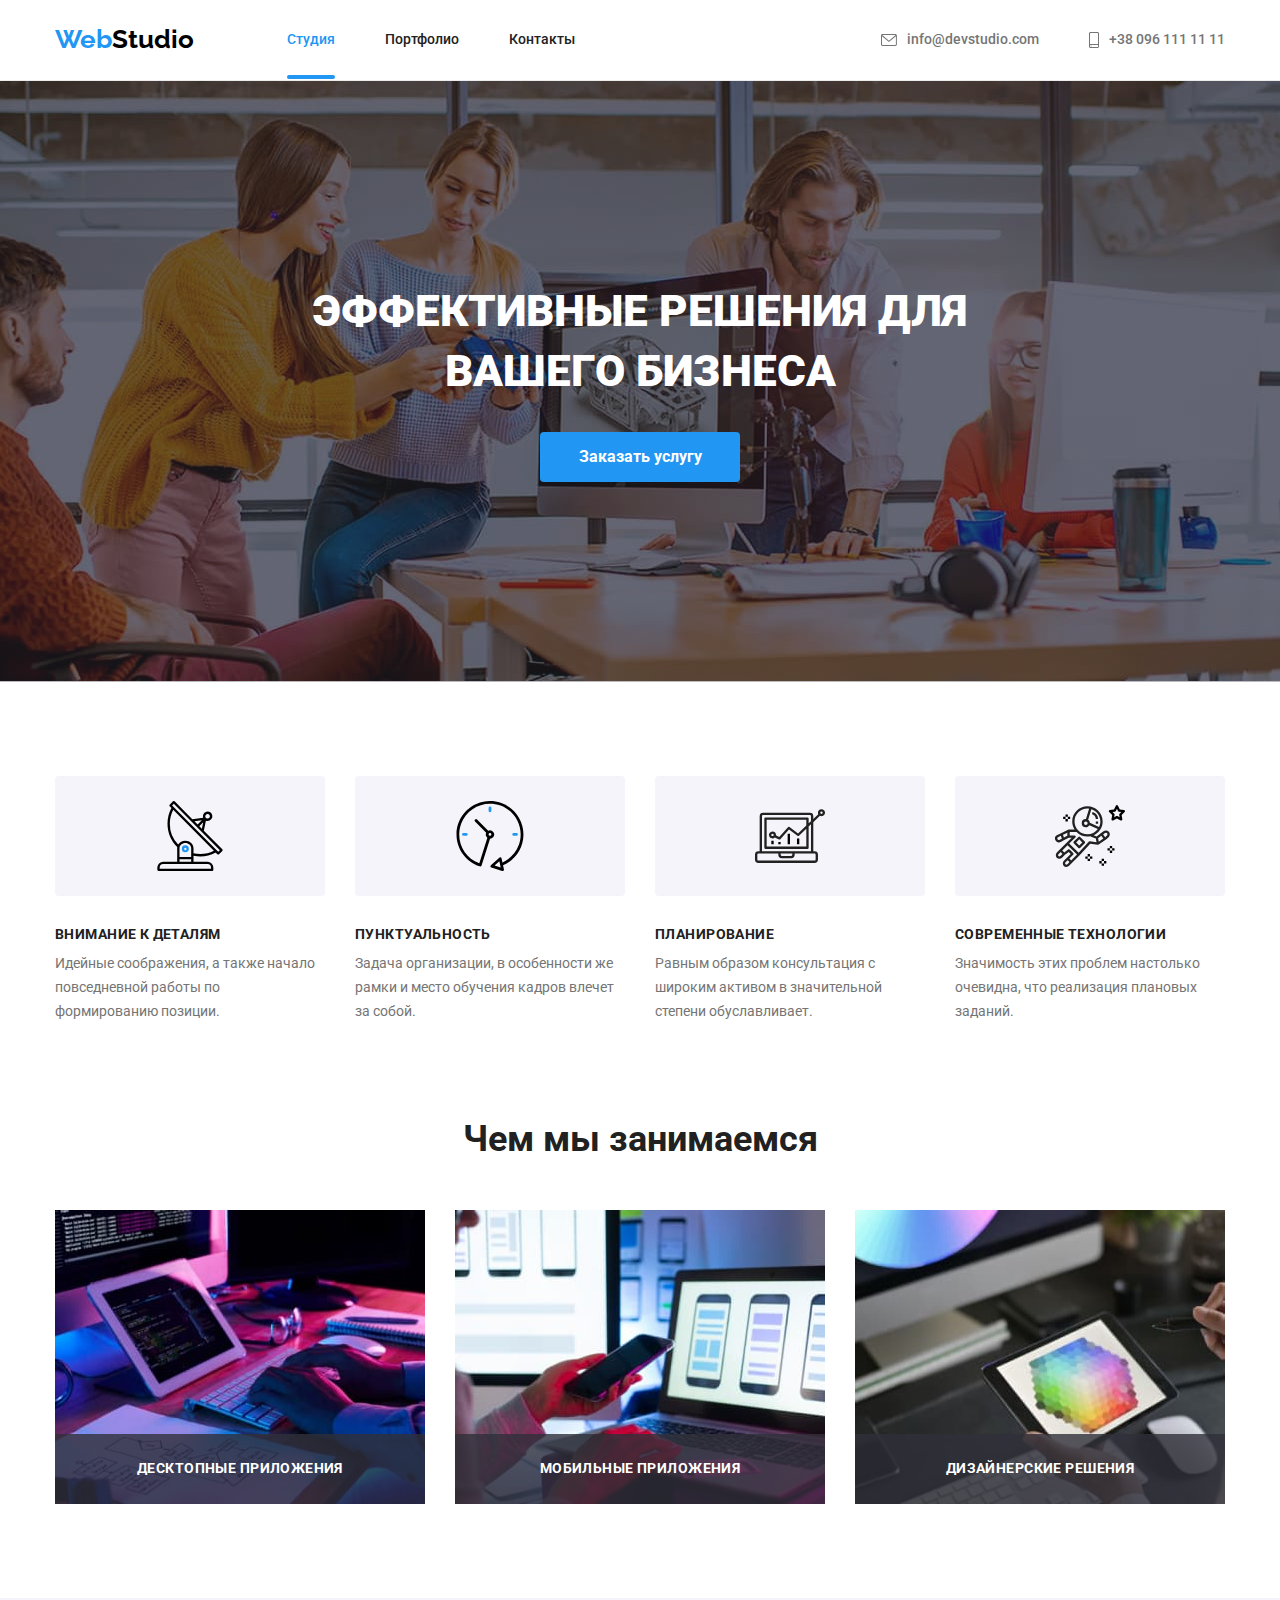
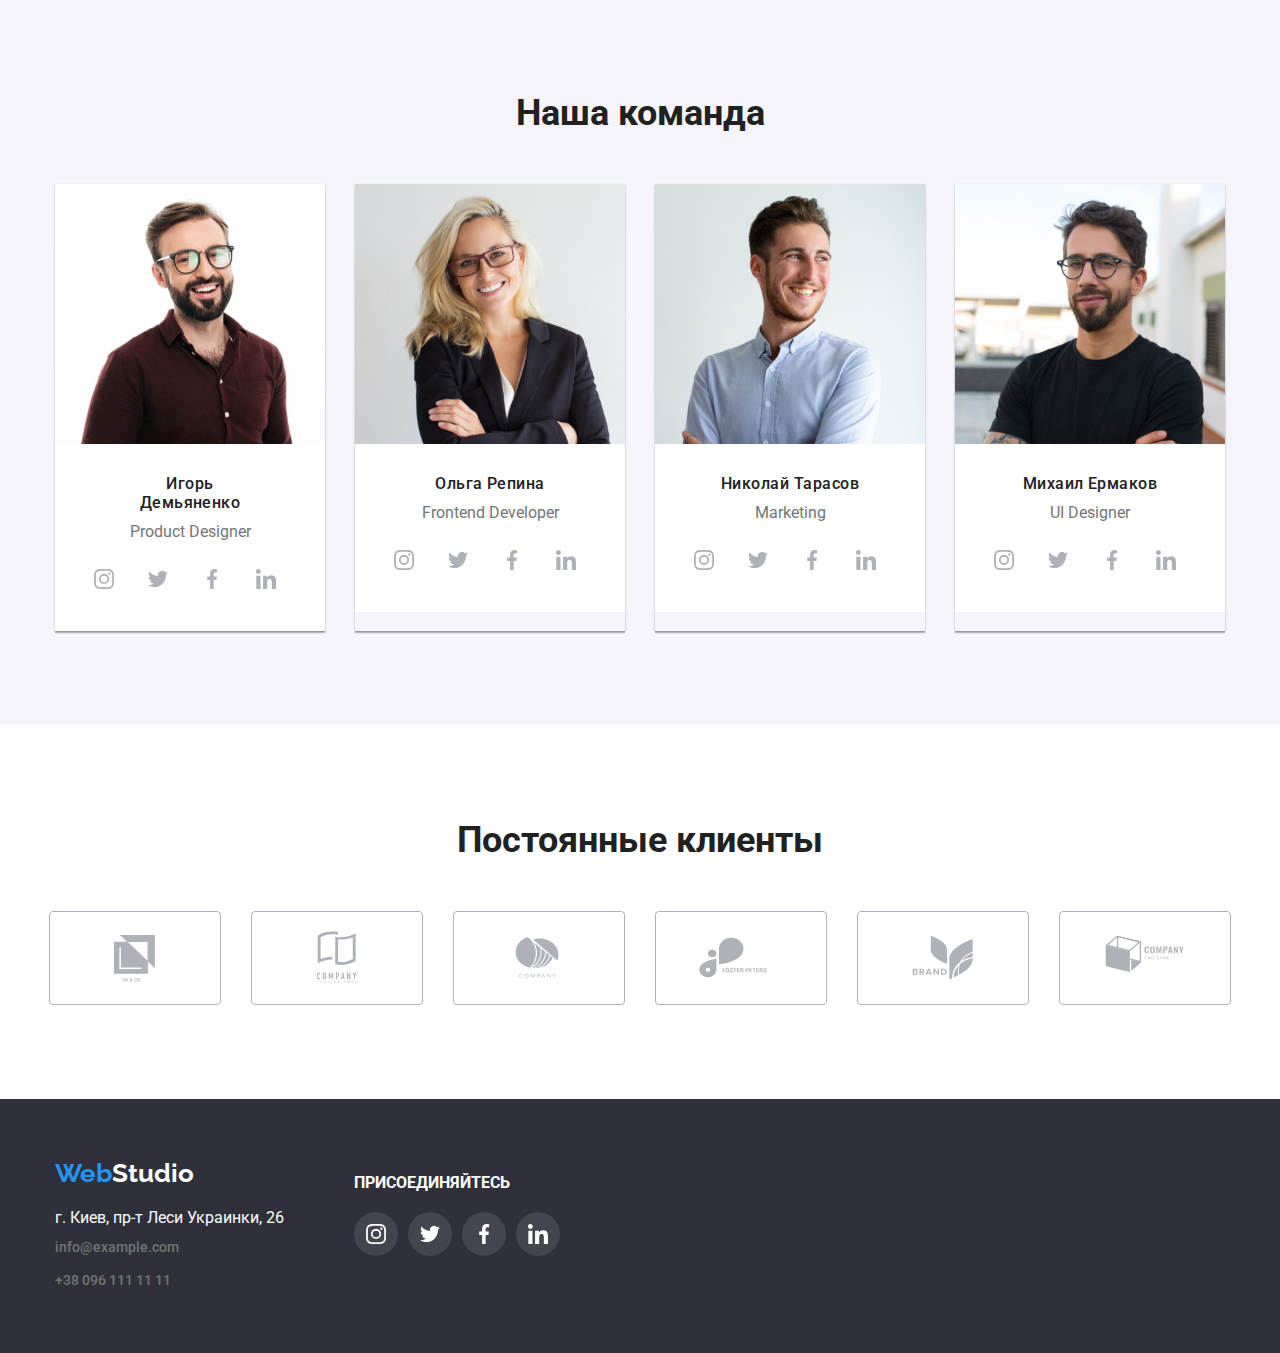
==== index.html @ 62e399a4 "forma bez ikonok" ====
<!DOCTYPE html>
<html lang="ru">
<head>
    <meta charset="UTF-8">
    <meta http-equiv="X-UA-Compatible" content="IE=edge">
    <meta name="viewport" content="width=device-width, initial-scale=1.0">
    <title>WebStudio</title>
    <link rel="preconnect" href="https://fonts.gstatic.com">
    <link href="https://fonts.googleapis.com/css2?family=Raleway:wght@700&family=Roboto:wght@400;500;700;900&display=swap"
        rel="stylesheet">
    <link rel="stylesheet" href="https://cdnjs.cloudflare.com/ajax/libs/modern-normalize/1.0.0/modern-normalize.min.css">
    <link rel="stylesheet" href="./css/style.css">
</head>
<body>
    <!-- Шапка сайта -->
    <header class="page-header">
        <div class="container flex">
            <a class="logo" href="./index.html" lang="en">Web<span>Studio</span></a>
            <nav class="main-nav">
                <ul class="list site-nav flex">
                    <li class="item"><a class="link current" href="./index.html">Студия</a></li>
                    <li class="item"><a class="link" href="./portfolio.html">Портфолио</a></li>
                    <li class="item"><a class="link" href="">Контакты</a></li>
                </ul>
                
            </nav>
            <ul class="list contact-nav flex">
                <li class="item">
                    <a class="link link-contact" href="mailto:info@devstudio.com">
                        <svg class="contact-icon" width="16px" height="12px">
                            <use href="./images/icons.svg#icon-envelope"></use>
                        </svg>
                        info@devstudio.com
                    </a>
                </li>
                <li class="item">
                    <a class="link link-contact" href="tel:+380961111111">
                        <svg class="contact-icon" width="10px" height="16px">
                            <use href="./images/icons.svg#icon-smartphone"></use>
                        </svg>
                        +38 096 111 11 11
                    </a>
                </li>
            </ul>
        </div>
    </header>
    <!-- главная страница -->
    <main>
        <!-- Hero -->
        <section class="section hero-section hero-section-overlay">
            <div class="container">
                <div class="hero-section-title">
                    <h1 class="hero-title">Эффективные решения для вашего бизнеса</h1>
                    <button class="btn btn-hero" type="button" data-modal-open>Заказать услугу</button>
                </div>
            </div>
            
        </section>
        <!-- Наши преимущества -->
        <section class="section">
            <div class="container">
                <h2 hidden>Наши преимущества</h2>
                <ul class="list feature-list">
                    <li class="item">
                        <div class="feature-icons">
                            <svg class="feature-icon" width="70px" height="70px">
                                <use href="./images/icons.svg#icon-antenna"></use>
                            </svg>
                        </div>
                        <h3 class="title feature-title">Внимание к деталям</h3>
                        <p class="text feature-text">Идейные соображения, а также начало повседневной работы по формированию позиции.
                        </p>
                    </li>
                    <li class="item">
                        <div class="feature-icons">
                            <svg class="feature-icon" width="70px" height="70px">
                                <use href="./images/icons.svg#icon-clock"></use>
                            </svg>
                        </div>
                        
                        <h3 class="title feature-title">Пунктуальность</h3>
                        <p class="text feature-text">Задача организации, в особенности же рамки и место обучения кадров влечет за собой.
                        </p>
                    </li>
                    <li class="item">
                        <div class="feature-icons">
                            <svg class="feature-icon" width="70px" height="70px">
                                <use href="./images/icons.svg#icon-diagram"></use>
                            </svg>
                        </div>
                        <h3 class="title feature-title">Планирование</h3>
                        <p class="text feature-text">Равным образом консультация с широким активом в значительной степени обуславливает.
                        </p>
                    </li>
                    <li class="item">
                        <div class="feature-icons">
                            <svg class="feature-icon" width="70px" height="70px">
                                <use href="./images/icons.svg#icon-astronaut"></use>
                            </svg>
                        </div>
                        <h3 class="title feature-title">Современные технологии</h3>
                        <p class="text feature-text">Значимость этих проблем настолько очевидна, что реализация плановых заданий.</p>
                    </li>
                </ul>
                <h2 class="section-title">Чем мы занимаемся</h2>
                <ul class="list our-skills-list">
                    <li class="item">
                        <img src="./images/aboutus1.jpg" alt="Создание сайтов" width="370" height="294">
                        <p class="our-skills-list-text">Десктопные приложения</p>
                    </li>
                    <li class="item">
                        <img src="./images/aboutus2.jpg" alt="Разработка мобильных приложений" width="370" height="294">
                        <p class="our-skills-list-text">Мобильные приложения</p>
                    </li>
                    <li class="item">
                        <img src="./images/aboutus3.jpg" alt="Созданием дизайонв для сайтов и приложений" width="370" height="294">
                        <p class="our-skills-list-text">Дизайнерские решения</p>
                    </li>
                </ul>
            </div>
            
        </section>
        <!-- наша команда -->
        <section class="section section-our-team">
            <div class="container">
                <h2 class="section-title">Наша команда</h2>
                <ul class="list list-team">
                    <li class="item">
                        <div class="our-team-item">
                            <img class="team-image" src="./images/ourteam1.jpg" alt="Дизайнер" width="270" height="260">
                            <h3 class="title-team">Игорь Демьяненко</h3>
                            <p class="text team-text">Product Designer</p>
                            <ul class="social-items">
                                <li>
                                    <button class="social-links">
                                            <svg class="social-link" width="20" height="20">
                                                <use href="./images/icons.svg#icon-instagram"></use>
                                            </svg>
                                    </button>
                                </li>
                                <li>
                                    <button class="social-links">
                                        <svg class="social-link" width="20" height="20">
                                            <use href="./images/icons.svg#icon-twitter"></use>
                                        </svg>
                                    </button>
                                </li>
                                <li>
                                    <button class="social-links">
                                        <svg class="social-link" width="20" height="20">
                                            <use href="./images/icons.svg#icon-facebook"></use>
                                        </svg>
                                    </button>
                                </li>
                                <li>
                                    <button class="social-links">
                                        <svg class="social-link" width="20" height="20">
                                            <use href="./images/icons.svg#icon-linkedin"></use>
                                        </svg>
                                    </button>
                                </li>
                            </ul>
                        </div>
                        
                    </li>
                    <li class="item">
                        <div class="our-team-item">
                            <img class="team-image" src="./images/ourteam2.jpg" alt="Фронтенд разработчик" width="270" height="260">
                            <h3 class="title-team">Ольга Репина</h3>
                            <p class="text team-text">Frontend Developer</p>
                            <ul class="social-items">
                                <li>
                                    <button class="social-links">
                                        <svg class="social-link" width="20" height="20">
                                            <use href="./images/icons.svg#icon-instagram"></use>
                                        </svg>
                                    </button>
                                </li>
                                <li>
                                    <button class="social-links">
                                        <svg class="social-link" width="20" height="20">
                                            <use href="./images/icons.svg#icon-twitter"></use>
                                        </svg>
                                    </button>
                                </li>
                                <li>
                                    <button class="social-links">
                                        <svg class="social-link" width="20" height="20">
                                            <use href="./images/icons.svg#icon-facebook"></use>
                                        </svg>
                                    </button>
                                </li>
                                <li>
                                    <button class="social-links">
                                        <svg class="social-link" width="20" height="20">
                                            <use href="./images/icons.svg#icon-linkedin"></use>
                                        </svg>
                                    </button>
                                </li>
                            </ul>
                        </div>
                    </li>
                    <li class="item">
                        <div class="our-team-item">
                            <img class="team-image" src="./images/ourteam3.jpg" alt="Маркетолог" width="270" height="260">
                            <h3 class="title-team">Николай Тарасов</h3>
                            <p class="text team-text">Marketing</p>
                            <ul class="social-items">
                                <li>
                                    <button class="social-links">
                                        <svg class="social-link" width="20" height="20">
                                            <use href="./images/icons.svg#icon-instagram"></use>
                                        </svg>
                                    </button>
                                </li>
                                <li>
                                    <button class="social-links">
                                        <svg class="social-link" width="20" height="20">
                                            <use href="./images/icons.svg#icon-twitter"></use>
                                        </svg>
                                    </button>
                                </li>
                                <li>
                                    <button class="social-links">
                                        <svg class="social-link" width="20" height="20">
                                            <use href="./images/icons.svg#icon-facebook"></use>
                                        </svg>
                                    </button>
                                </li>
                                <li>
                                    <button class="social-links">
                                        <svg class="social-link" width="20" height="20">
                                            <use href="./images/icons.svg#icon-linkedin"></use>
                                        </svg>
                                    </button>
                                </li>
                            </ul>
                        </div>
                    </li>
                    <li class="item">
                        <div class="our-team-item">
                            <img class="team-image" src="./images/ourteam4.jpg" alt="Разработчик пользовательского интерфейса" width="270"
                                height="260">
                            <h3 class="title-team">Михаил Ермаков</h3>
                            <p class="text team-text">UI Designer</p>
                            <ul class="social-items">
                                <li>
                                    <button class="social-links">
                                        <svg class="social-link" width="20" height="20">
                                            <use href="./images/icons.svg#icon-instagram"></use>
                                        </svg>
                                    </button>
                                </li>
                                <li>
                                    <button class="social-links">
                                        <svg class="social-link" width="20" height="20">
                                            <use href="./images/icons.svg#icon-twitter"></use>
                                        </svg>
                                    </button>
                                </li>
                                <li>
                                    <button class="social-links">
                                        <svg class="social-link" width="20" height="20">
                                            <use href="./images/icons.svg#icon-facebook"></use>
                                        </svg>
                                    </button>
                                </li>
                                <li>
                                    <button class="social-links">
                                        <svg class="social-link" width="20" height="20">
                                            <use href="./images/icons.svg#icon-linkedin"></use>
                                        </svg>
                                    </button>
                                </li>
                            </ul>
                        </div>
                    </li>
                </ul>
            </div>
        </section>
        <section class="our-client section">
            <div class="container">
                <h2 class="section-title">Постоянные клиенты</h2>
                <ul class="our-client-list">
                    <li class="our-client-items">
                        <div class="our-client-item-one">
                            <svg class="our-client-item" width="41" height="47">
                            <use href="./images/icons.svg#icon-Logoclient"></use>
                            </svg>
                        </div>
                    </li>
                    <li class="our-client-items">
                        <div class="our-client-item-two">
                            <svg class="our-client-item" width="40" height="52">
                            <use href="./images/icons.svg#icon-Logoclient2"></use>
                        </svg>
                        </div>
                    </li>
                    <li class="our-client-items">
                        <div class="our-client-item-three">
                            <svg class="our-client-item" width="44" height="42">
                            <use href="./images/icons.svg#icon-Logoclient3"></use>
                        </svg>
                        </div>
                    </li>
                    <li class="our-client-items">
                        <div class="our-client-item-four">
                            <svg class="our-client-item" width="84" height="41">
                            <use href="./images/icons.svg#icon-Logoclient4"></use>
                        </svg>
                        </div>
                    </li>
                    <li class="our-client-items">
                        <div class="our-client-item-five">
                            <svg class="our-client-item" width="62" height="45">
                            <use href="./images/icons.svg#icon-Logoclient5"></use>
                        </svg>
                        </div>
                    </li>
                    <li class="our-client-items">
                        <div class="our-client-item-six">
                            <svg class="our-client-item" width="94" height="44">
                            <use href="./images/icons.svg#icon-Logoclient6"></use>
                        </svg>
                        </div>
                    </li>
                </ul>
            </div>
        </section>
    </main>
    <!-- Футер -->
    <footer class="footer">
        <div class="container footer-container">
            <div class="footer-contact">
                <a class="logo logo-footer" href="./index.html" lang="en">Web<span>Studio</span></a>
                <address class="footer-address">
                    <p class="address">г. Киев, пр-т Леси Украинки, 26 </p>
                    <a class="link link-contact" href="mailto:info@example.com">info@example.com</a>
                    <a class="link link-contact" href="tel:+380961111111">+38 096 111 11 11</a>
                </address>
            </div>
            <div class="footer-social-link">
                <p class="title">присоединяйтесь</p>
                <ul class="social-items">
                    <li>
                        <button class="social-links">
                            <svg class="social-link" width="20" height="20">
                                <use href="./images/icons.svg#icon-instagram"></use>
                            </svg>
                        </button>
                    </li>
                    <li>
                        <button class="social-links">
                            <svg class="social-link" width="20" height="20">
                                <use href="./images/icons.svg#icon-twitter"></use>
                            </svg>
                        </button>
                    </li>
                    <li>
                        <button class="social-links">
                            <svg class="social-link" width="20" height="20">
                                <use href="./images/icons.svg#icon-facebook"></use>
                            </svg>
                        </button>
                    </li>
                    <li>
                        <button class="social-links">
                            <svg class="social-link" width="20" height="20">
                                <use href="./images/icons.svg#icon-linkedin"></use>
                            </svg>
                        </button>
                    </li>
                </ul>
            </div>
        </div>
    </footer>
    <!-- модальное окно -->
    <div class="backdrop is-hidden" data-modal>
        <div class="modal">
            <button class="close-btn" data-modal-close>
                <svg class="close-icon" width="11" height="11">
                    <use href="./images/icons.svg#vector"></use>
                </svg>
            </button>
            <div class="form">
                <p class="form-title">Оставьте свои данные, мы вам перезвоним</p>
                <form name="contact_form" class="contact-form">
                    <label class="label-form">
                        <span class="label-text">Имя</span>
                        <svg class="form-icon" width="14" height="14">
                            <use href="./images/icons.svg#user-name"></use>
                        </svg>
                        <input type="text" name="name" class="form-input">
                    </label>
                    <label class="label-form">
                        <span class="label-text">Телефон</span>
                        <svg class="form-icon" width="13" height="13">
                            <use href="./images/icons.svg#user-tel"></use>
                        </svg>
                        <input type="tel" name="phone_number" class="form-input">
                        
                    </label>
                    <label class="label-form">
                        <span class="label-text">Почта</span>
                        <svg class="form-icon" width="15" height="12">
                            <use href="./images/icons.svg#user-email"></use>
                        </svg>
                        <input type="email" name="email" class="form-input">
                    </label class="label-form">
                    <label class="label-form label-form-area">
                        <span class="label-text">Комментарий</span>
                        <textarea name="feedback" placeholder="Введите текст" class="form-input"></textarea>
                    </label>
                    <label class="label-form agreement">
                        <input type="checkbox" name="agreement" value="user_agreement" class="form-input" required checked />
                        <span class="agreement-text">Соглашаюсь с рассылкой и принимаю <a href="#">Условия договора</a></span>
                    </label>
                    <button type="submit" class="btn btn-hero modal-btn">Отправить</button>
                </form>
            </div>
            
        </div>
    </div>
    <script src="./js/modal.js"></script>
</body>
</html>
---- css/style.css ----
:root {
  --dark-background: #2f303a;
  --white-background: #ffffff;
  --light-background: #e5e5e5;
  --grey-background: #f5f4fa;
  --text-dark: #000000;
  --text-white: #ffffff;
  --text-black: #212121;
  --text-grey: #757575;
  --accent-blue: #2196f3;
  --icon-color: #afb1b8;
  --animation: 250ms cubic-bezier(0.4, 0, 0.2, 1);
}
body {
  background: var(--white-background);
  font-family: Roboto, sans-serif;
  color: var(--text-black);
}
h1,
h2,
h3,
h4,
h5,
h6 {
  margin: 0;
}
p {
  margin: 0;
}
ul,
li {
  margin: 0;
  padding: 0;
}
button {
  padding: 0;
}
svg {
  display: block;
}
img {
  display: block;
}
.container {
  margin-left: auto;
  margin-right: auto;
  padding-left: 15px;
  padding-right: 15px;

  width: 1200px;

  /* outline: 1px solid tomato; */
}
.link {
  font-weight: 500;
  font-size: 14px;
  line-height: 1.14;
  color: var(--text-black);
  text-decoration: none;
  transition: color var(--animation);
}
.link:hover,
.link:focus {
  color: var(--accent-blue);
}
.section {
  padding-top: 94px;
  padding-bottom: 94px;
  font-size: 14px;
  line-height: 1.71;

  /* width: 1600px; */
}
.list {
  list-style-type: none;
}
.flex {
  display: flex;
}
/* Header */

.page-header {
  border-bottom: 1px solid #ececec;
  /* padding: 0 200px; */
}
.page-header .container {
  align-items: center;
}
.logo {
  color: var(--accent-blue);
  font-family: Raleway;
  font-weight: bold;
  font-size: 26px;
  text-decoration: none;
}
.logo span {
  color: var(--text-dark);
}
.main-nav {
  align-items: center;
}
.site-nav {
  margin: 0;
  padding: 32px 0 32px 93px;
  align-items: center;

  font-weight: 500;
  font-size: 14px;
  line-height: 1.14;
}
.site-nav .link {
  padding: 32px 0;
}
.site-nav .item + .item {
  margin-left: 50px;
}

.contact-nav {
  display: flex;
  margin-left: auto;
  padding: 0;
}
.link-contact {
  display: flex;
  align-items: center;
  color: var(--text-grey);
}
.site-nav .link.current {
  position: relative;
  color: var(--accent-blue);
}
.site-nav .link.current::after {
  content: '';
  display: block;
  width: 100%;
  height: 4px;
  background-color: var(--accent-blue);
  border-radius: 2px;
  /* opacity: 0.4;  */ /* в макеті є опасіті !!!*/

  position: absolute;
  left: 0;
  bottom: 0;
}
.contact-nav .item + .item {
  padding-left: 50px;
}
.contact-icon {
  margin-right: 10px;
  fill: currentColor;
  transition: fill var(--animation);
}
.link-contact:hover,
.link-contact:focus {
  fill: var(--accent-blue);
}

/* Main */

.hero-section {
  text-align: center;
}
.hero-section-overlay {
  max-width: 1600px;
  margin-left: auto;
  margin-right: auto;
  background-image: linear-gradient(
      to right,
      rgba(47, 48, 58, 0.4),
      rgba(47, 48, 58, 0.4)
    ),
    url('../images/backgroundhero.png');

  background-repeat: no-repeat;
  background-position: 50% 50%;
}
.hero-section-title {
  padding: 106px 237px 106px 237px;
}
.hero-title {
  margin-bottom: 30px;

  font-weight: 900;
  font-size: 44px;
  line-height: 137%;
  color: var(--text-white);
  text-transform: uppercase;
}
.btn {
  background-color: var(--grey-background);
  font-weight: 500;
  font-size: 16px;
  line-height: 1.63;
  text-align: center;
  cursor: pointer;
  transition: color var(--animation), background-color var(--animation);
}
.btn:hover,
.btn:focus {
  background-color: var(--accent-blue);
  color: var(--text-white);
}
.btn-hero {
  background-color: var(--accent-blue);
  font-weight: bold;
  font-size: 16px;
  line-height: 1.88;
  text-align: center;
  color: var(--text-white);
  width: 200px;
  border: transparent;
  border-radius: 4px;
  padding: 10px 32px;
}
/* наши преимущества */
.feature-list {
  display: flex;
  margin-bottom: 94px;
}
.feature-list .item {
  width: calc((100% - 90px) / 4);
}
.feature-list .item:not(:last-child) {
  margin-right: 30px;
}
.feature-list .feature-title {
  margin-bottom: 10px;
}
.title {
  font-weight: bold;
  line-height: 1.14;
  text-transform: uppercase;
  margin-bottom: 10px;
}
.feature-title {
  font-size: 14px;
  letter-spacing: 0.03em;
  line-height: 1.15;
}
.section-title {
  margin-bottom: 50px;

  font-weight: bold;
  font-size: 36px;
  line-height: 1.17;
  text-align: center;
}
.text {
  color: var(--text-grey);
}
.our-skills-list {
  display: flex;
}
.our-skills-list .item:not(:last-child) {
  margin-right: 30px;
}
.our-skills-list .item {
  position: relative;
}
.our-skills-list-text {
  position: absolute;
  width: 100%;
  left: 0;
  bottom: 0;
  padding: 27px 0;
  text-align: center;
  background-color: rgba(47, 48, 58, 0.8);
  color: var(--text-white);
  text-transform: uppercase;
  font-weight: bold;
  font-size: 14px;
  line-height: 1.14;
  letter-spacing: 0.03em;
}
.feature-icons {
  padding: 25px 100px;
  margin-bottom: 30px;
  background-color: var(--grey-background);
  border-radius: 4px;
  text-align: center;
}
/* наша команда */
.section-our-team {
  background-color: var(--grey-background);
}
.list-team {
  display: flex;
  text-align: center;
}
.our-team-item {
  background-color: var(--white-background);
}
.list-team .item {
  display: block;
  box-shadow: 0px 1px 3px rgba(0, 0, 0, 0.12), 0px 1px 1px rgba(0, 0, 0, 0.14),
    0px 2px 1px rgba(0, 0, 0, 0.2);
}
.list-team .item:not(:last-child) {
  margin-right: 30px;
}
.title-team {
  font-weight: 500;
  font-size: 16px;
  line-height: 119%;
  letter-spacing: 0.03em;
  padding: 0 59px 10px 59px;
}
.our-skills-list {
  display: flex;
}
.our-skills-list .item:not(:last-child) {
  margin-right: 30px;
}
.team-text {
  font-size: 16px;
  line-height: 1.19;
  padding-right: auto;
  padding-bottom: 16px;
  padding-left: auto;
}
.team-image {
  display: block;
  margin-bottom: 30px;
}
.social-links {
  display: block;
  margin-right: 10px;
  padding: 12px;
  color: var(--icon-color);
  background-color: var(--white-background);
  border: none;
  border-radius: 50%;
  cursor: pointer;
  transition: color var(--animation), background-color var(--animation);
}

.social-links:hover,
.social-links:focus {
  background-color: var(--accent-blue);
  color: var(--text-white);
}
.social-link {
  text-align: center;
  fill: currentColor;
}
.social-items {
  display: flex;
  justify-content: center;
  padding-bottom: 30px;
  list-style: none;
}
/* Наши клиенты */
.our-client-list {
  display: flex;
  justify-content: center;
  list-style: none;
}
.our-client-items {
  padding: 16px 32px;
  border: 1px solid #afb1b8;
  border-radius: 4px;
  color: var(--icon-color);
  cursor: pointer;
  transition: color var(--animation), border var(--animation);
}
.our-client-items:hover,
.our-client-items:focus {
  color: var(--accent-blue);
  border: 1px solid var(--accent-blue);
}
.our-client-items:not(:last-child) {
  margin-right: 30px;
}
.our-client-item {
  display: block;
  fill: currentColor;
}
.our-client-item-one {
  padding: 7px 33px 6px 32px;
}
.our-client-item-two {
  padding: 3px 33px 5px;
}
.our-client-item-three {
  padding: 8px 33px 10px 29px;
}
.our-client-item-four {
  padding: 9px 11px 10px;
}
.our-client-item-five {
  padding: 7px 22px 8px;
}
.our-client-item-six {
  padding: 7px 6px 9px;
}
/* наши работы */
.section-portfolio {
  background-color: var(--white-background);
}
.btn-list {
  text-align: center;
  margin-bottom: 50px;
}
.btn-list .item {
  display: inline-block;
  letter-spacing: 0.03em;
  transition: box-shadow var(--animation);
}
.btn-list .item:not(:last-child) {
  margin-right: 8px;
}
.btn-list .item:hover,
.btn-list .item:focus {
  box-shadow: 0px 3px 1px rgba(0, 0, 0, 0.1), 0px 1px 2px rgba(0, 0, 0, 0.08),
    0px 2px 2px rgba(0, 0, 0, 0.12);
}
.item .btn {
  padding: 6px 22px;
  border: transparent;
  border-radius: 4px;
  font-family: Roboto;
  font-weight: 500;
}

.portfolio-list {
  display: flex;
  flex-wrap: wrap;
}
.portfolio-image {
  position: relative;
}

.portfolio-list .item:not(:nth-child(3n + 3)) {
  margin-right: 30px;
}
.portfolio-list .item:not(:nth-child(n + 7)) {
  margin-bottom: 30px;
}
.portfolio-list-item {
  background-color: var(--white-background);
  overflow: hidden;
}

.title-works {
  margin-top: 20px;
  padding-left: 24px;
  padding-right: auto;
  font-weight: bold;
  font-size: 18px;
  line-height: 2;
  letter-spacing: 0.06em;
}
.text-works {
  margin-top: 4px;
  padding-bottom: 20px;
  padding-left: 24px;
  font-size: 16px;
  line-height: 1.88;
  letter-spacing: 0.03em;
  color: var(--text-grey);
}
.text-works-transcriptions {
  position: absolute;
  bottom: 0;
  left: 0;
  width: 100%;
  height: 100%;
  font-weight: normal;
  font-size: 18px;
  line-height: 1.56;
  letter-spacing: 0.03em;
  color: var(--text-white);
  background-color: var(--accent-blue);
  opacity: 0.9;

  padding: 63px 24px;

  transform: scaleY(0);
  transform-origin: bottom;
  transition: transform 250ms cubic-bezier(0.4, 0, 0.2, 1);
  /* opasity 250ms cubic-bezier(0.4, 0, 0.2, 1); */
}
.portfolio-list .link:hover,
.portfolio-list .link:focus {
  color: var(--text-dark);
}
.portfolio-list .item:hover,
.portfolio-list .item:focus {
  box-shadow: 0px 1px 1px rgba(0, 0, 0, 0.12), 0px 4px 4px rgba(0, 0, 0, 0.06),
    1px 4px 6px rgba(0, 0, 0, 0.16);
}
.portfolio-list-item:hover .text-works-transcriptions,
.portfolio-list-item:focus .text-works-transcriptions {
  transform: scaleY(1);
  opacity: 0.9;
}
/* Модальное окно */

.close-btn {
  position: absolute;
  top: 8px;
  right: 8px;
  padding: 9px 9px 10px 10px;
  border: 1px solid rgba(0, 0, 0, 0.1);
  border-radius: 50%;
  background-color: var(--white-background);
  cursor: pointer;
}
.close-icon {
  /* fill: #000000; */
}
.backdrop {
  position: fixed;
  top: 0;
  left: 0;
  width: 100%;
  height: 100%;
  background: rgba(0, 0, 0, 0.2);

  opacity: 1;

  transition: opacity 250ms cubic-bezier(0.4, 0, 0.2, 1);
}
.backdrop.is-hidden {
  opacity: 0;
  pointer-events: none;
  visibility: hidden;
}
.backdrop.is-hidden .modal {
  transform: translate(-50%, -50%) scale(0);
}
.modal {
  position: absolute;
  top: 50%;
  left: 50%;
  transform: translate(-50%, -50%) scale(1);
  /* width: 528px;
  height: 581px; */

  background-color: #fff;
  box-shadow: 0px 1px 3px rgba(0, 0, 0, 0.12), 0px 1px 1px rgba(0, 0, 0, 0.14),
    0px 2px 1px rgba(0, 0, 0, 0.2);
  border-radius: 4px;

  transition: transform 250ms cubic-bezier(0.4, 0, 0.2, 1);
}
/* input {
  padding: 0;
} */
.form {
  padding: 40px;
  box-shadow: 0px 1px 3px rgba(0, 0, 0, 0.12), 0px 1px 1px rgba(0, 0, 0, 0.14),
    0px 2px 1px rgba(0, 0, 0, 0.2);
  border-radius: 4px;
}
.contact-form {
  display: flex;
  flex-direction: column;
}
.form-title {
  font-weight: bold;
  font-size: 20px;
  text-align: center;
  letter-spacing: 0.03em;
  margin-bottom: 12px;
}

.label-form {
  position: relative;
  font-size: 12px;
  font-style: normal;
  line-height: 1.17;
  letter-spacing: 0.01em;
  color: var(--text-grey);
  margin-bottom: 10px;
}
.label-form-area {
  margin-bottom: 30px;
}
.label-text {
  display: block;
  margin-bottom: 4px;
}
.form-input {
  width: 100%;
  height: 40px;
  border: 1px solid rgba(33, 33, 33, 0.2);
  border-radius: 4px;
}
.form-icon {
  position: absolute;
  bottom: 11px;
  left: 12px;
}
.agreement .form-input {
  width: auto;
}
.agreement {
  display: inline-block;
  margin: 0 auto 30px;
}
.agreement-text {
  font-weight: normal;
  font-size: 14px;
  line-height: 1.71;
  letter-spacing: 0.03em;

  margin-left: 7px;
}
.agreement-text a {
  color: var(--accent-blue);
}
.modal-btn {
  margin: auto;
}
/* Footer */
.footer {
  background-color: var(--dark-background);
}

.footer-container {
  display: flex;
  padding-top: 60px;
  padding-bottom: 60px;
}
.footer-contact {
  margin-right: 70px;
}
.logo-footer {
  display: block;
  margin-bottom: 20px;
}
.logo-footer span {
  color: var(--text-white);
}

.address {
  margin-bottom: 9px;
  font-style: normal;
  color: var(--text-white);
}

.footer-address .link-contact {
  display: block;
  font-size: 14px;
  line-height: 1.71;
  cursor: default;
  font-style: normal;
}
.footer-address .link-contact:not(:last-child) {
  margin-bottom: 9px;
}

.footer-social-link {
  padding-top: 15px;
  cursor: pointer;
}
.footer-social-link .title {
  margin-bottom: 20px;
  color: var(--text-white);
}
.footer-social-link .social-items {
  padding: 0;
}
.footer-social-link .social-links {
  background-color: rgba(255, 255, 255, 0.1);
  color: var(--text-white);
  transition: background-color var(--animation);
}
.footer-social-link .social-links:hover,
.footer-social-link .social-links:focus {
  background-color: var(--accent-blue);
}
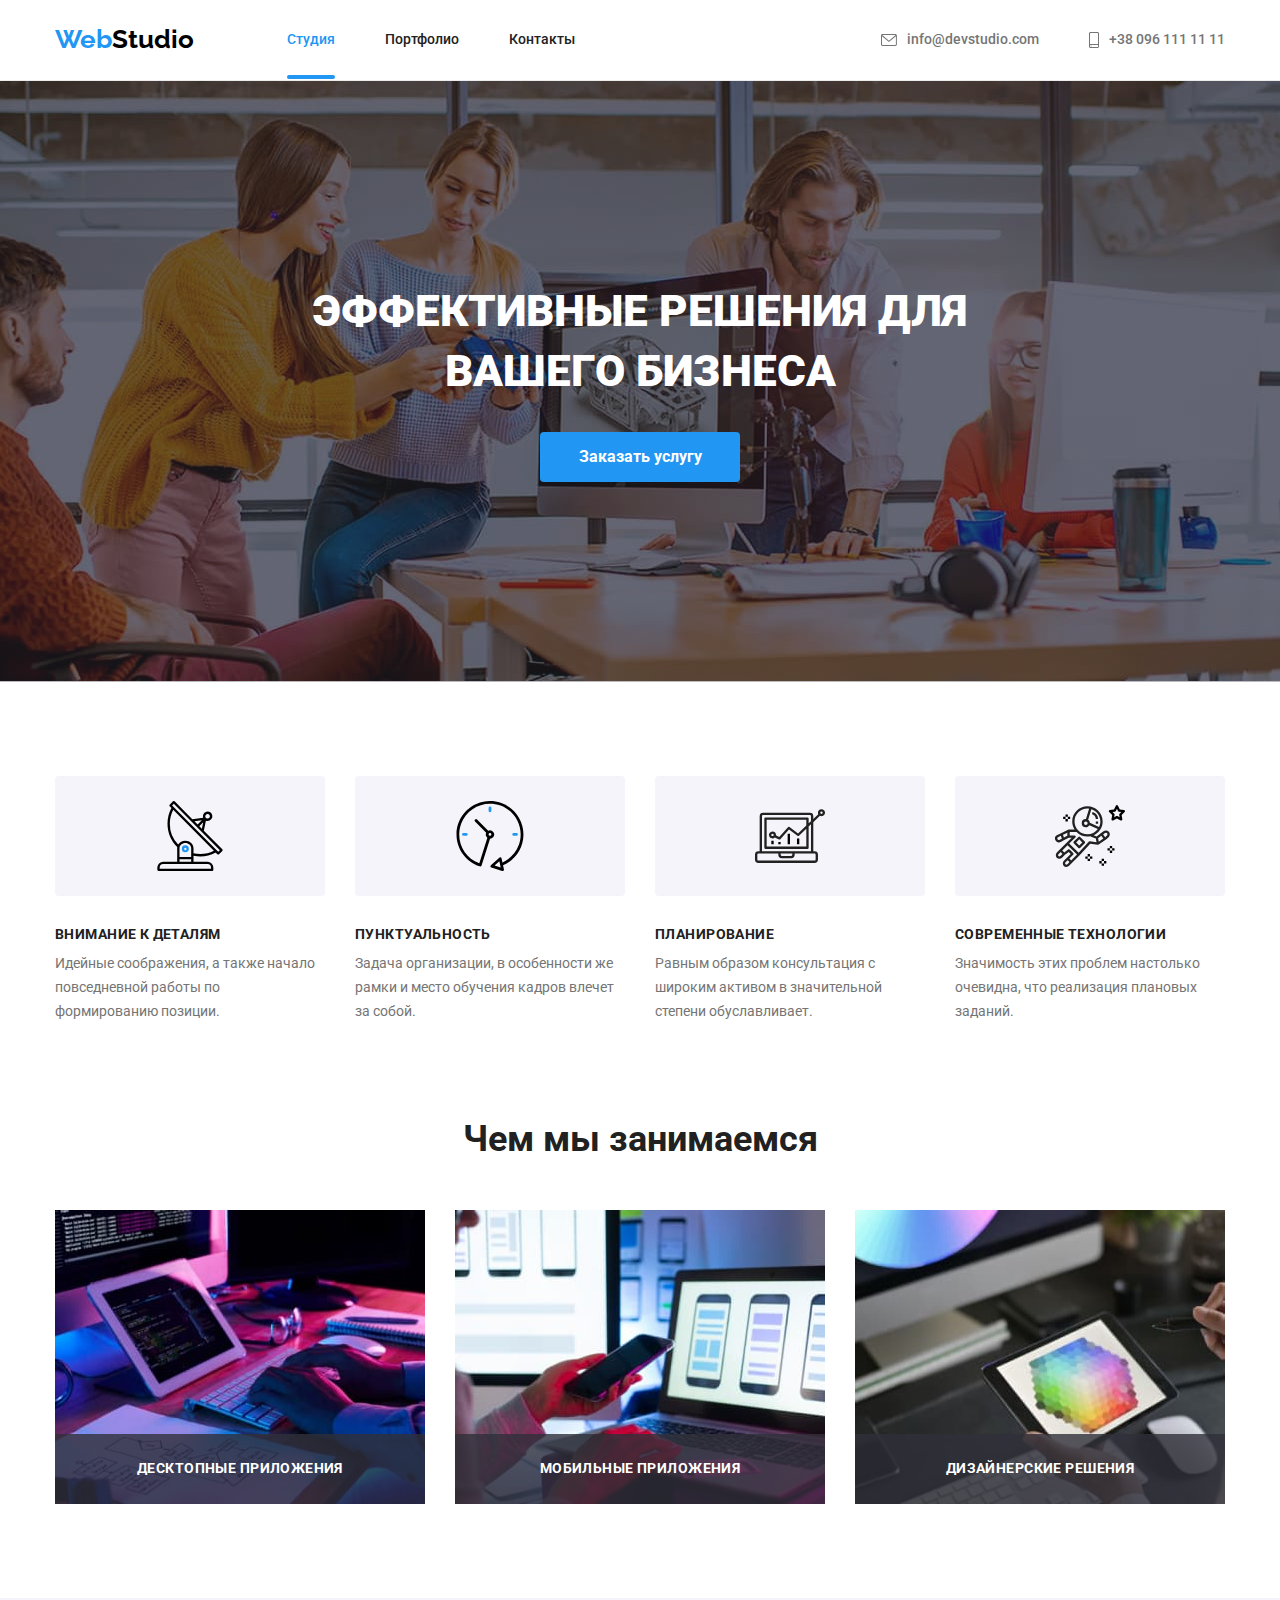
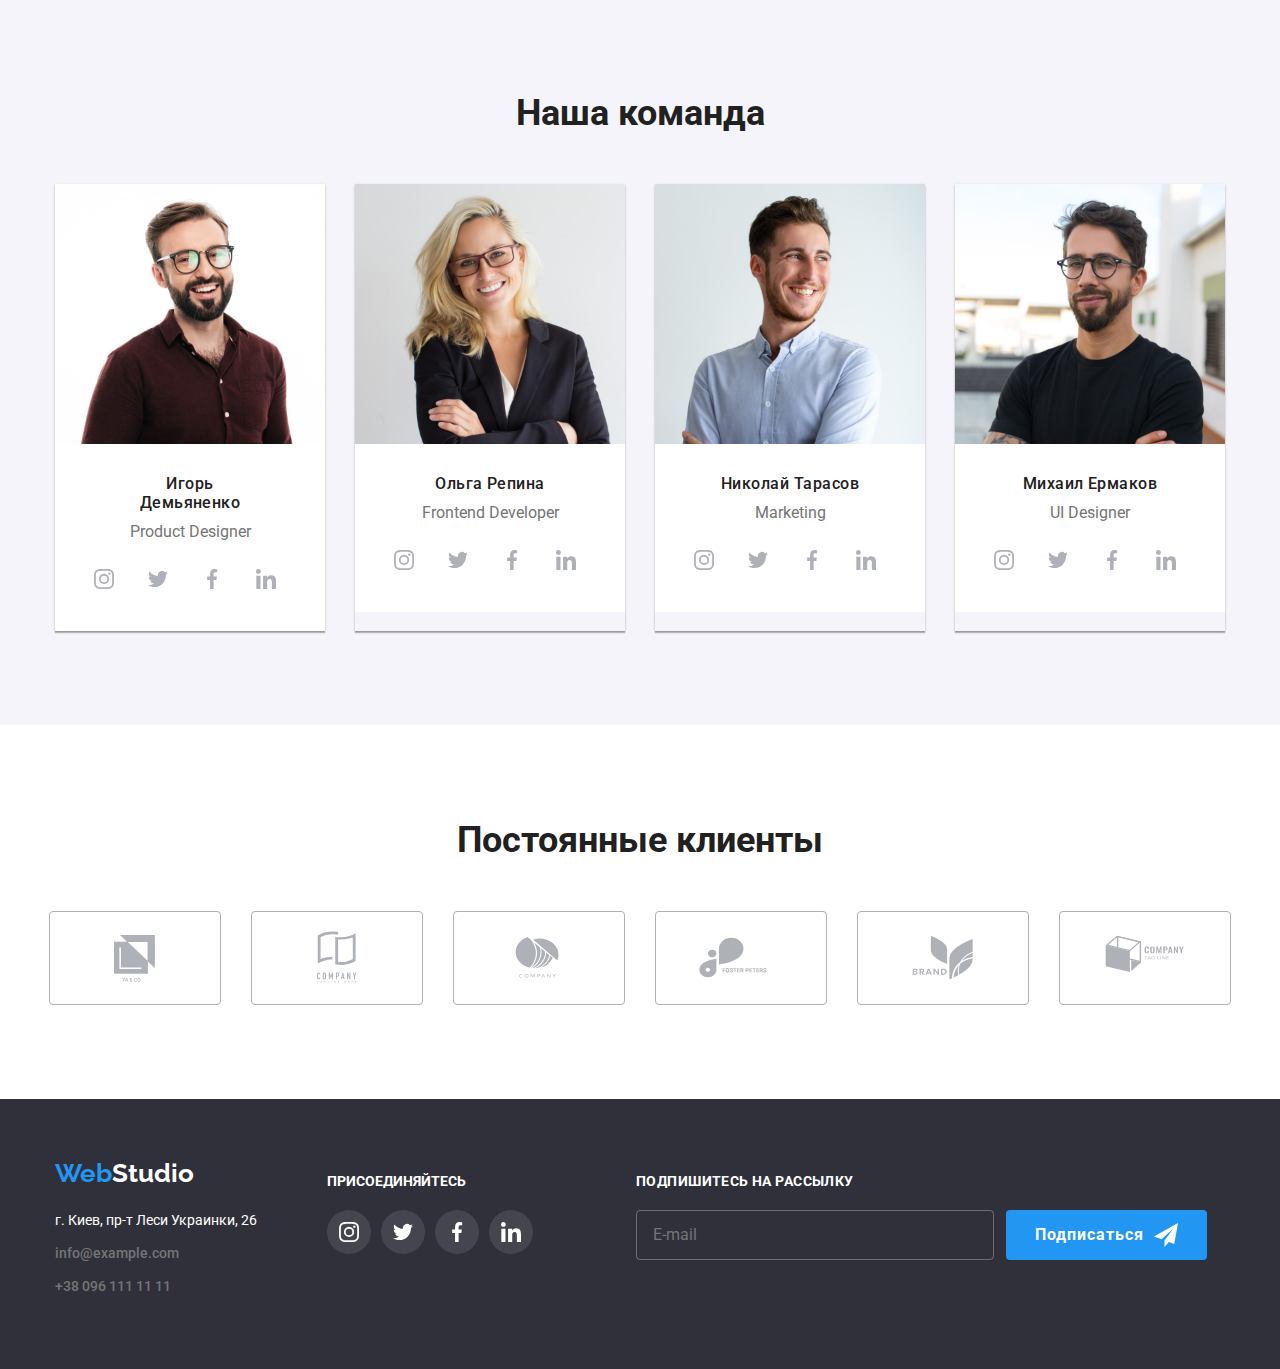
==== commit b25d750a: "1" ====
--- a/index.html
+++ b/index.html
@@ -372,6 +372,21 @@
                     </li>
                 </ul>
             </div>
+            <form class="footer-form">
+                <label class="label-footer">
+                    <span class="footer-form-text">Подпишитесь на рассылку</span>
+                    <input type="text" name="subscribe" placeholder="E-mail" class="footer-input">
+                </label>
+                <button type="submit" class="btn footer-btn">
+                    <!-- <div class="footer-btn-icon"> -->
+                        <span>Подписаться</span>
+                        <svg class="icon-send" width="24" height="24">
+                            <use href="./images/icons.svg#iconsend"></use>
+                        </svg>
+                    <!-- </div> -->
+                    
+                </button>
+            </form>
         </div>
     </footer>
     <!-- модальное окно -->
@@ -387,33 +402,49 @@
                 <form name="contact_form" class="contact-form">
                     <label class="label-form">
                         <span class="label-text">Имя</span>
-                        <svg class="form-icon" width="14" height="14">
-                            <use href="./images/icons.svg#user-name"></use>
-                        </svg>
-                        <input type="text" name="name" class="form-input">
+                        <div class="form-focus">
+                            <svg class="form-icon" width="14" height="14">
+                                <use href="./images/icons.svg#user-name"></use>
+                            </svg>
+                            <input type="text" name="name" class="form-input">
+                        </div>
+                        
                     </label>
                     <label class="label-form">
                         <span class="label-text">Телефон</span>
-                        <svg class="form-icon" width="13" height="13">
-                            <use href="./images/icons.svg#user-tel"></use>
-                        </svg>
-                        <input type="tel" name="phone_number" class="form-input">
+                        <div class="form-focus">
+                            <svg class="form-icon" width="13" height="13">
+                                <use href="./images/icons.svg#user-tel"></use>
+                            </svg>
+                            <input type="tel" name="phone_number" class="form-input">
+                        </div>     
                         
                     </label>
                     <label class="label-form">
                         <span class="label-text">Почта</span>
-                        <svg class="form-icon" width="15" height="12">
-                            <use href="./images/icons.svg#user-email"></use>
-                        </svg>
-                        <input type="email" name="email" class="form-input">
+                        <div class="form-focus">
+                            <svg class="form-icon" width="15" height="12">
+                                <use href="./images/icons.svg#user-email"></use>
+                            </svg>
+                            <input type="email" name="email" class="form-input">
+                        </div>
+        
                     </label class="label-form">
                     <label class="label-form label-form-area">
                         <span class="label-text">Комментарий</span>
-                        <textarea name="feedback" placeholder="Введите текст" class="form-input"></textarea>
+                        <div class="form-focus">
+                            <textarea name="feedback" rows="7" placeholder="Введите текст" class="form-input form-input-area"></textarea>
+                        </div>
+                        
                     </label>
                     <label class="label-form agreement">
-                        <input type="checkbox" name="agreement" value="user_agreement" class="form-input" required checked />
-                        <span class="agreement-text">Соглашаюсь с рассылкой и принимаю <a href="#">Условия договора</a></span>
+                        <div class="agreement-form">
+                            
+                            <input type="checkbox" name="agreement" value="user_agreement" class="form-checkbox" required />
+                            <span class="checkbox"></span>
+                            <span class="agreement-text">Соглашаюсь с рассылкой и принимаю <a href="#">Условия договора</a></span>
+                        </div>
+                        
                     </label>
                     <button type="submit" class="btn btn-hero modal-btn">Отправить</button>
                 </form>
--- a/css/style.css
+++ b/css/style.css
@@ -507,7 +507,10 @@
   cursor: pointer;
 }
 .close-icon {
-  /* fill: #000000; */
+  transition: fill var(--animation);
+}
+.close-icon:hover {
+  fill: var(--accent-blue);
 }
 .backdrop {
   position: fixed;
@@ -575,25 +578,67 @@
   margin-bottom: 10px;
 }
 .label-form-area {
-  margin-bottom: 30px;
+  margin-bottom: 20px;
 }
 .label-text {
   display: block;
   margin-bottom: 4px;
 }
+
 .form-input {
   width: 100%;
-  height: 40px;
+  outline: none;
   border: 1px solid rgba(33, 33, 33, 0.2);
   border-radius: 4px;
+  padding: 12px 42px;
+
+  font-family: Roboto, sans-serif;
+  font-style: normal;
+  font-weight: normal;
+  font-size: 14px;
+  line-height: 1.15;
+  letter-spacing: 0.01em;
+}
+.form-focus {
+  transition: border var(--animation), fill var(--animation);
+}
+.label-form:focus-within > .form-focus {
+  border: 1px solid var(--accent-blue);
+  fill: var(--accent-blue);
 }
 .form-icon {
   position: absolute;
-  bottom: 11px;
-  left: 12px;
-}
-.agreement .form-input {
-  width: auto;
+  bottom: 14px;
+  left: 15px;
+}
+.form-input-area {
+  padding: 12px 16px;
+  resize: none;
+  font-size: 12px;
+  line-height: 1.17;
+  letter-spacing: 0.01em;
+}
+.form-checkbox {
+  position: absolute;
+  appearance: none;
+}
+.form-checkbox:checked + .checkbox {
+  background-color: var(--accent-blue);
+  background-image: url('../images/svg/iconcheck.svg');
+  background-size: contain;
+  background-origin: border-box;
+  border-color: var(--accent-blue);
+}
+.agreement-form {
+  display: flex;
+  align-items: center;
+}
+.checkbox {
+  display: inline-block;
+  width: 14px;
+  height: 13px;
+  border: 2px solid var(--text-black);
+  border-radius: 2px;
 }
 .agreement {
   display: inline-block;
@@ -636,8 +681,13 @@
 
 .address {
   margin-bottom: 9px;
+
+  color: var(--text-white);
+  font-family: Roboto;
   font-style: normal;
-  color: var(--text-white);
+  font-weight: normal;
+  font-size: 14px;
+  line-height: 1.71;
 }
 
 .footer-address .link-contact {
@@ -658,6 +708,8 @@
 .footer-social-link .title {
   margin-bottom: 20px;
   color: var(--text-white);
+  font-size: 14px;
+  line-height: 1.14;
 }
 .footer-social-link .social-items {
   padding: 0;
@@ -671,3 +723,55 @@
 .footer-social-link .social-links:focus {
   background-color: var(--accent-blue);
 }
+.footer-form {
+  display: flex;
+  flex-direction: row;
+  padding-top: 15px;
+  padding-bottom: 49px;
+  margin-left: 93px;
+}
+.footer-form-text {
+  font-weight: bold;
+  font-size: 14px;
+  line-height: 1.14;
+  letter-spacing: 0.03em;
+  text-transform: uppercase;
+  color: var(--text-white);
+  margin-bottom: 20px;
+}
+.footer-input {
+  outline: none;
+  width: 358px;
+  padding: 15px 16px;
+
+  border: 1px solid rgba(255, 255, 255, 0.3);
+  border-radius: 4px;
+  background-color: transparent;
+  color: var(--text-white);
+}
+.label-footer {
+  display: flex;
+  flex-direction: column;
+  margin-right: 12px;
+}
+.icon-send {
+  display: block;
+  margin-left: 10px;
+}
+
+.footer-btn {
+  display: flex;
+  align-items: center;
+  background-color: var(--accent-blue);
+  font-weight: bold;
+  font-style: normal;
+  font-size: 16px;
+  line-height: 1.88;
+  letter-spacing: 0.06em;
+  text-align: center;
+  color: var(--text-white);
+  padding: 0 29px;
+  border: transparent;
+  border-radius: 4px;
+  margin-top: 36px;
+}
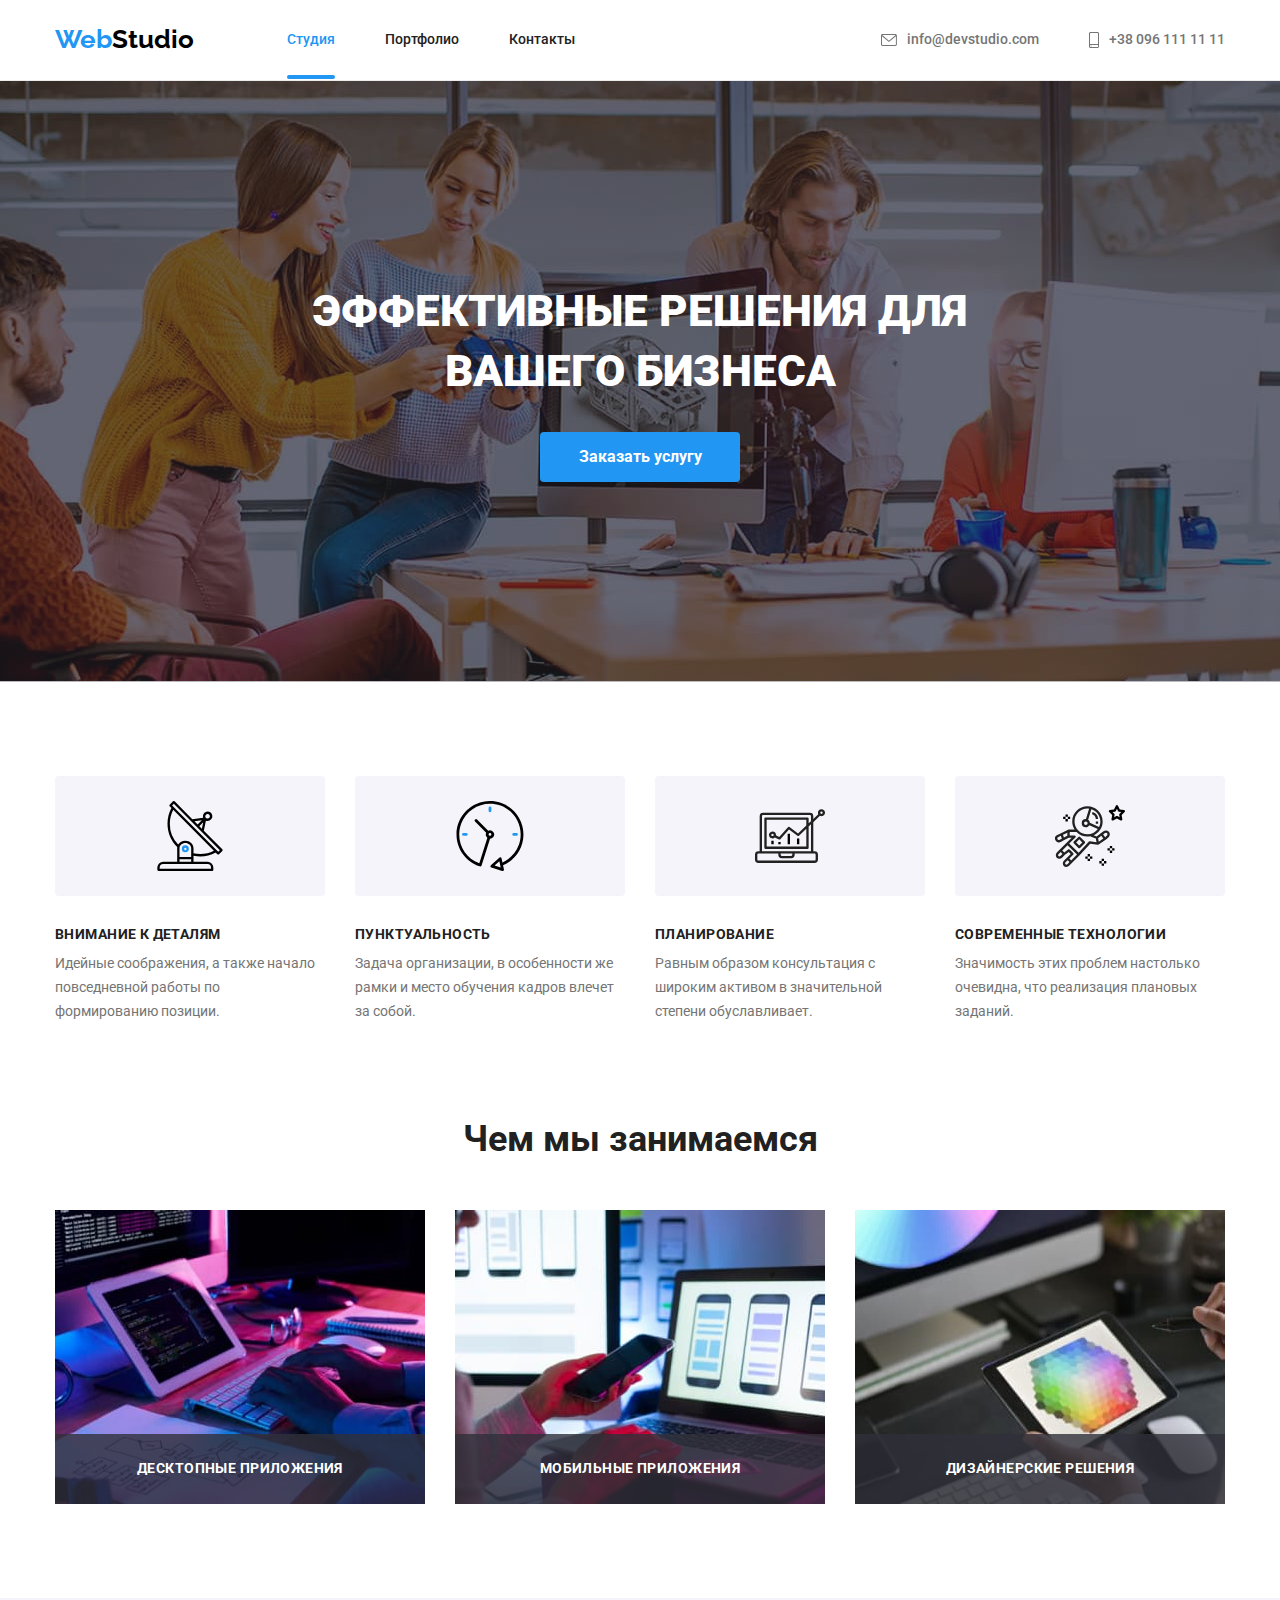
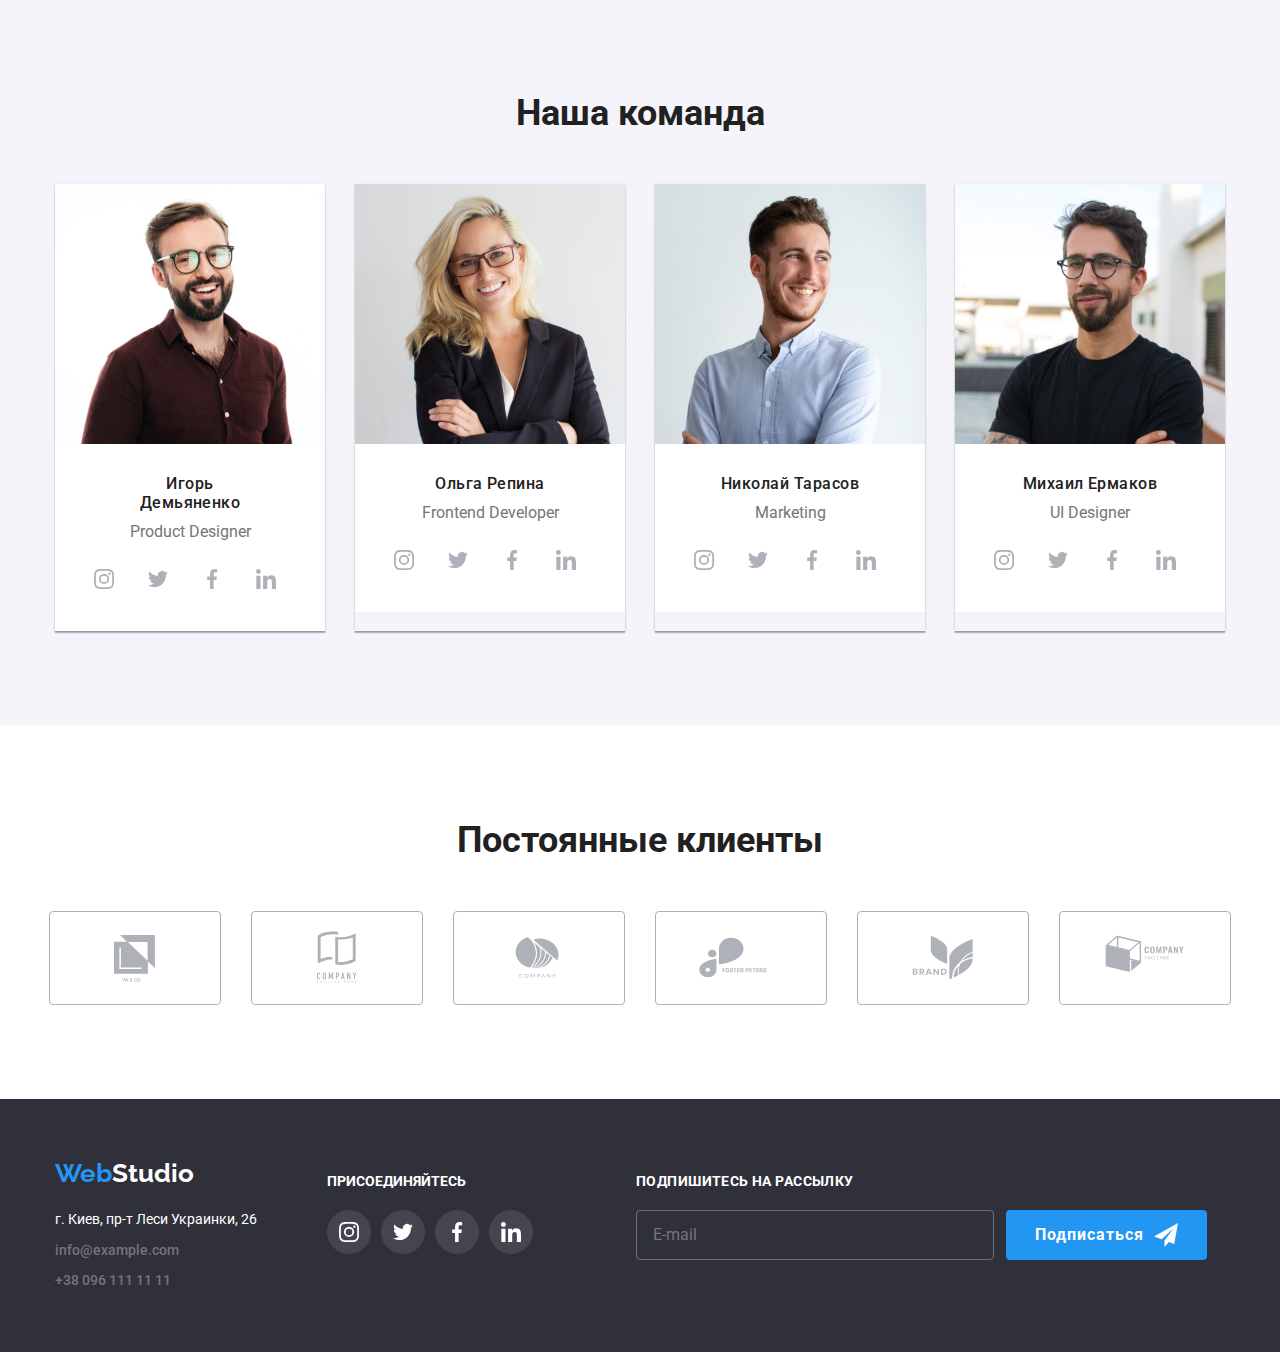
==== commit e599544e: "Ispravlenoe" ====
--- a/index.html
+++ b/index.html
@@ -402,49 +402,39 @@
                 <form name="contact_form" class="contact-form">
                     <label class="label-form">
                         <span class="label-text">Имя</span>
-                        <div class="form-focus">
-                            <svg class="form-icon" width="14" height="14">
-                                <use href="./images/icons.svg#user-name"></use>
-                            </svg>
-                            <input type="text" name="name" class="form-input">
-                        </div>
+                        <svg class="form-icon" width="14" height="14">
+                            <use href="./images/icons.svg#user-name"></use>
+                        </svg>
+                        <input type="text" name="name" class="form-input">
+                        
                         
                     </label>
                     <label class="label-form">
                         <span class="label-text">Телефон</span>
-                        <div class="form-focus">
-                            <svg class="form-icon" width="13" height="13">
-                                <use href="./images/icons.svg#user-tel"></use>
-                            </svg>
-                            <input type="tel" name="phone_number" class="form-input">
-                        </div>     
-                        
+                        <svg class="form-icon" width="13" height="13">
+                            <use href="./images/icons.svg#user-tel"></use>
+                        </svg>
+                        <input type="tel" name="phone_number" class="form-input">
+         
                     </label>
                     <label class="label-form">
                         <span class="label-text">Почта</span>
-                        <div class="form-focus">
-                            <svg class="form-icon" width="15" height="12">
-                                <use href="./images/icons.svg#user-email"></use>
-                            </svg>
-                            <input type="email" name="email" class="form-input">
-                        </div>
-        
-                    </label class="label-form">
+                        <svg class="form-icon" width="15" height="12">
+                            <use href="./images/icons.svg#user-email"></use>
+                        </svg>
+                        <input type="email" name="email" class="form-input">
+                           
+                    </label>
                     <label class="label-form label-form-area">
                         <span class="label-text">Комментарий</span>
-                        <div class="form-focus">
-                            <textarea name="feedback" rows="7" placeholder="Введите текст" class="form-input form-input-area"></textarea>
-                        </div>
-                        
+                         <textarea name="feedback" rows="7" placeholder="Введите текст" class="form-input form-input-area"></textarea>
+                                                
                     </label>
                     <label class="label-form agreement">
-                        <div class="agreement-form">
-                            
-                            <input type="checkbox" name="agreement" value="user_agreement" class="form-checkbox" required />
-                            <span class="checkbox"></span>
-                            <span class="agreement-text">Соглашаюсь с рассылкой и принимаю <a href="#">Условия договора</a></span>
-                        </div>
-                        
+                        <input type="checkbox" name="agreement" value="user_agreement" class="form-checkbox" required />
+                        <span class="checkbox"></span>
+                        <span class="agreement-text">Соглашаюсь с рассылкой и принимаю <a href="#">Условия договора</a></span>
+
                     </label>
                     <button type="submit" class="btn btn-hero modal-btn">Отправить</button>
                 </form>
--- a/css/style.css
+++ b/css/style.css
@@ -477,7 +477,8 @@
 
   transform: scaleY(0);
   transform-origin: bottom;
-  transition: transform 250ms cubic-bezier(0.4, 0, 0.2, 1);
+  transition: transform var(--animation), box-shadow var(--animation),
+    color var(--animation);
   /* opasity 250ms cubic-bezier(0.4, 0, 0.2, 1); */
 }
 .portfolio-list .link:hover,
@@ -547,9 +548,7 @@
 
   transition: transform 250ms cubic-bezier(0.4, 0, 0.2, 1);
 }
-/* input {
-  padding: 0;
-} */
+
 .form {
   padding: 40px;
   box-shadow: 0px 1px 3px rgba(0, 0, 0, 0.12), 0px 1px 1px rgba(0, 0, 0, 0.14),
@@ -563,6 +562,7 @@
 .form-title {
   font-weight: bold;
   font-size: 20px;
+  line-height: 1.15;
   text-align: center;
   letter-spacing: 0.03em;
   margin-bottom: 12px;
@@ -586,11 +586,11 @@
 }
 
 .form-input {
-  width: 100%;
+  width: 448px;
   outline: none;
   border: 1px solid rgba(33, 33, 33, 0.2);
   border-radius: 4px;
-  padding: 12px 42px;
+  padding: 11px 41px;
 
   font-family: Roboto, sans-serif;
   font-style: normal;
@@ -598,21 +598,30 @@
   font-size: 14px;
   line-height: 1.15;
   letter-spacing: 0.01em;
-}
-.form-focus {
-  transition: border var(--animation), fill var(--animation);
-}
-.label-form:focus-within > .form-focus {
-  border: 1px solid var(--accent-blue);
-  fill: var(--accent-blue);
 }
 .form-icon {
   position: absolute;
   bottom: 14px;
   left: 15px;
 }
+.label-form .form-icon {
+  transition: border var(--animation), fill var(--animation);
+}
+.label-form:focus-within .form-icon {
+  border: 1px solid var(--accent-blue);
+  fill: var(--accent-blue);
+  border: none;
+}
+.label-form .form-input {
+  transition: border var(--animation), border-color var(--animation);
+}
+.label-form:focus-within .form-input {
+  border: 1px solid var(--accent-blue);
+  border-color: var(--accent-blue);
+}
+
 .form-input-area {
-  padding: 12px 16px;
+  padding: 11px 15px;
   resize: none;
   font-size: 12px;
   line-height: 1.17;
@@ -635,14 +644,14 @@
 }
 .checkbox {
   display: inline-block;
-  width: 14px;
-  height: 13px;
+  width: 16px;
+  height: 15px;
   border: 2px solid var(--text-black);
   border-radius: 2px;
 }
 .agreement {
   display: inline-block;
-  margin: 0 auto 30px;
+  margin-bottom: 30px;
 }
 .agreement-text {
   font-weight: normal;
@@ -687,13 +696,13 @@
   font-style: normal;
   font-weight: normal;
   font-size: 14px;
-  line-height: 1.71;
+  line-height: 1.55;
 }
 
 .footer-address .link-contact {
   display: block;
   font-size: 14px;
-  line-height: 1.71;
+  line-height: 1.55;
   cursor: default;
   font-style: normal;
 }
@@ -727,7 +736,7 @@
   display: flex;
   flex-direction: row;
   padding-top: 15px;
-  padding-bottom: 49px;
+  padding-bottom: 32px;
   margin-left: 93px;
 }
 .footer-form-text {
